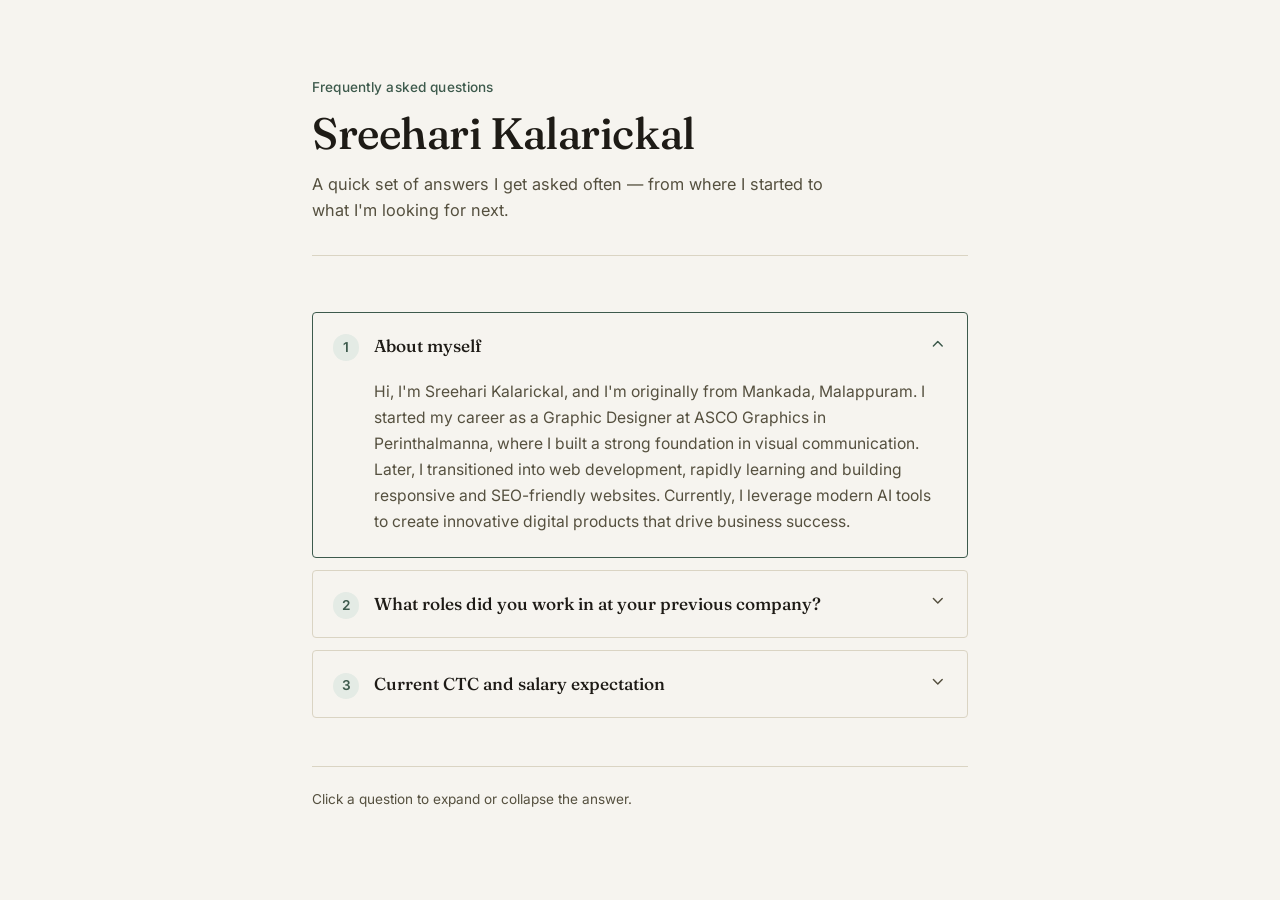
==== interview.html @ 5dafd827 "interview questions" ====
<!DOCTYPE html>
<html lang="en">
<head>
<meta charset="UTF-8">
<meta name="viewport" content="width=device-width, initial-scale=1, viewport-fit=cover">
<title>Sreehari Kalarickal — FAQ</title>
<link rel="preconnect" href="https://fonts.googleapis.com">
<link rel="preconnect" href="https://fonts.gstatic.com" crossorigin>
<link href="https://fonts.googleapis.com/css2?family=Fraunces:opsz,wght@9..144,400;9..144,500;9..144,600&family=Inter:wght@400;500;600&display=swap" rel="stylesheet">
<style>
  :root {
    --paper: #F6F4EF;
    --ink: #1E1B16;
    --ink-soft: #55503F;
    --line: #DAD4C3;
    --accent: #3D5A4C;
    --accent-soft: #E4EBE5;
    box-sizing: border-box;
    padding-top: env(safe-area-inset-top, 0px);
    padding-bottom: env(safe-area-inset-bottom, 0px);
  }
  *, *::before, *::after { box-sizing: inherit; }

  @media (prefers-color-scheme: dark) {
    :root:not([data-theme="light"]) {
      --paper: #17160F;
      --ink: #EDE8DC;
      --ink-soft: #B3AC98;
      --line: #34321F;
      --accent: #86B39B;
      --accent-soft: #22281F;
    }
  }
  :root[data-theme="dark"] {
    --paper: #17160F;
    --ink: #EDE8DC;
    --ink-soft: #B3AC98;
    --line: #34321F;
    --accent: #86B39B;
    --accent-soft: #22281F;
  }

  html { scroll-padding-top: env(safe-area-inset-top, 0px); }

  body {
    margin: 0;
    background: var(--paper);
    color: var(--ink);
    font-family: 'Inter', -apple-system, BlinkMacSystemFont, sans-serif;
    -webkit-font-smoothing: antialiased;
    min-height: 100%;
  }

  .wrap {
    max-width: 720px;
    margin: 0 auto;
    padding: clamp(2.5rem, 6vw, 5rem) clamp(1.25rem, 5vw, 2rem) 5rem;
  }

  header {
    margin-bottom: clamp(2.5rem, 5vw, 3.5rem);
    border-bottom: 1px solid var(--line);
    padding-bottom: 2rem;
  }

  .kicker {
    font-size: 0.85rem;
    color: var(--accent);
    font-weight: 500;
    letter-spacing: 0.01em;
    margin: 0 0 0.6rem;
  }

  h1 {
    font-family: 'Fraunces', Georgia, serif;
    font-weight: 500;
    font-size: clamp(2rem, 5vw, 2.75rem);
    line-height: 1.15;
    margin: 0 0 0.75rem;
    letter-spacing: -0.01em;
  }

  header p {
    color: var(--ink-soft);
    font-size: 1.02rem;
    line-height: 1.6;
    max-width: 55ch;
    margin: 0;
  }

  .faq-list {
    display: flex;
    flex-direction: column;
    gap: 0.75rem;
  }

  details {
    border: 1px solid var(--line);
    border-radius: 4px;
    background: transparent;
    overflow: hidden;
    transition: border-color 0.2s ease;
  }

  details[open] {
    border-color: var(--accent);
  }

  summary {
    list-style: none;
    cursor: pointer;
    padding: 1.15rem 1.25rem;
    display: flex;
    align-items: baseline;
    gap: 0.9rem;
    font-family: 'Fraunces', Georgia, serif;
    font-size: 1.08rem;
    font-weight: 500;
    line-height: 1.4;
  }

  summary::-webkit-details-marker { display: none; }

  .q-num {
    flex: 0 0 auto;
    color: var(--accent);
    font-family: 'Inter', sans-serif;
    font-size: 0.85rem;
    font-weight: 600;
    background: var(--accent-soft);
    border-radius: 50%;
    width: 1.65rem;
    height: 1.65rem;
    display: flex;
    align-items: center;
    justify-content: center;
    margin-top: 0.1rem;
  }

  .q-text { flex: 1; }

  .chev {
    flex: 0 0 auto;
    width: 1.1rem;
    height: 1.1rem;
    color: var(--ink-soft);
    transition: transform 0.25s ease;
    margin-top: 0.2rem;
  }

  details[open] .chev { transform: rotate(180deg); color: var(--accent); }

  .answer {
    padding: 0 1.25rem 1.4rem calc(1.25rem + 1.65rem + 0.9rem);
    color: var(--ink-soft);
    font-size: 0.98rem;
    line-height: 1.65;
    max-width: 62ch;
  }

  @media (max-width: 480px) {
    .answer { padding-left: 1.25rem; }
  }

  summary:focus-visible,
  details:focus-within {
    outline: 2px solid var(--accent);
    outline-offset: 2px;
  }

  @media (prefers-reduced-motion: reduce) {
    .chev, details { transition: none; }
  }

  footer {
    margin-top: 3rem;
    padding-top: 1.5rem;
    border-top: 1px solid var(--line);
    font-size: 0.85rem;
    color: var(--ink-soft);
  }
</style>
</head>
<body>
  <div class="wrap">
    <header>
      <p class="kicker">Frequently asked questions</p>
      <h1>Sreehari Kalarickal</h1>
      <p>A quick set of answers I get asked often — from where I started to what I'm looking for next.</p>
    </header>

    <div class="faq-list">
      <details open>
        <summary>
          <span class="q-num">1</span>
          <span class="q-text">About myself</span>
          <svg class="chev" viewBox="0 0 24 24" fill="none" stroke="currentColor" stroke-width="2" stroke-linecap="round" stroke-linejoin="round"><polyline points="6 9 12 15 18 9"></polyline></svg>
        </summary>
        <div class="answer">
          Hi, I'm Sreehari Kalarickal, and I'm originally from Mankada, Malappuram. I started my career as a Graphic Designer at ASCO Graphics in Perinthalmanna, where I built a strong foundation in visual communication. Later, I transitioned into web development, rapidly learning and building responsive and SEO-friendly websites. Currently, I leverage modern AI tools to create innovative digital products that drive business success.
        </div>
      </details>

      <details>
        <summary>
          <span class="q-num">2</span>
          <span class="q-text">What roles did you work in at your previous company?</span>
          <svg class="chev" viewBox="0 0 24 24" fill="none" stroke="currentColor" stroke-width="2" stroke-linecap="round" stroke-linejoin="round"><polyline points="6 9 12 15 18 9"></polyline></svg>
        </summary>
        <div class="answer">
          At Pagematics, I focused on creating responsive and SEO-friendly websites using HTML, CSS, and Bootstrap, ensuring they were thoroughly optimized. Additionally, my work included video editing, crafting banner designs, and developing UI layouts for apps using Figma and Adobe XD, while collaborating closely with back-end developers.
        </div>
      </details>

      <details>
        <summary>
          <span class="q-num">3</span>
          <span class="q-text">Current CTC and salary expectation</span>
          <svg class="chev" viewBox="0 0 24 24" fill="none" stroke="currentColor" stroke-width="2" stroke-linecap="round" stroke-linejoin="round"><polyline points="6 9 12 15 18 9"></polyline></svg>
        </summary>
        <div class="answer">
          My current CTC is 5 lakhs. Based on my skills and the role requirements, I am expecting a CTC of at least 7 lakhs, though I am open to discussing this further depending on the complete compensation package.
        </div>
      </details>
    </div>

    <footer>
      Click a question to expand or collapse the answer.
    </footer>
  </div>
</body>
</html>
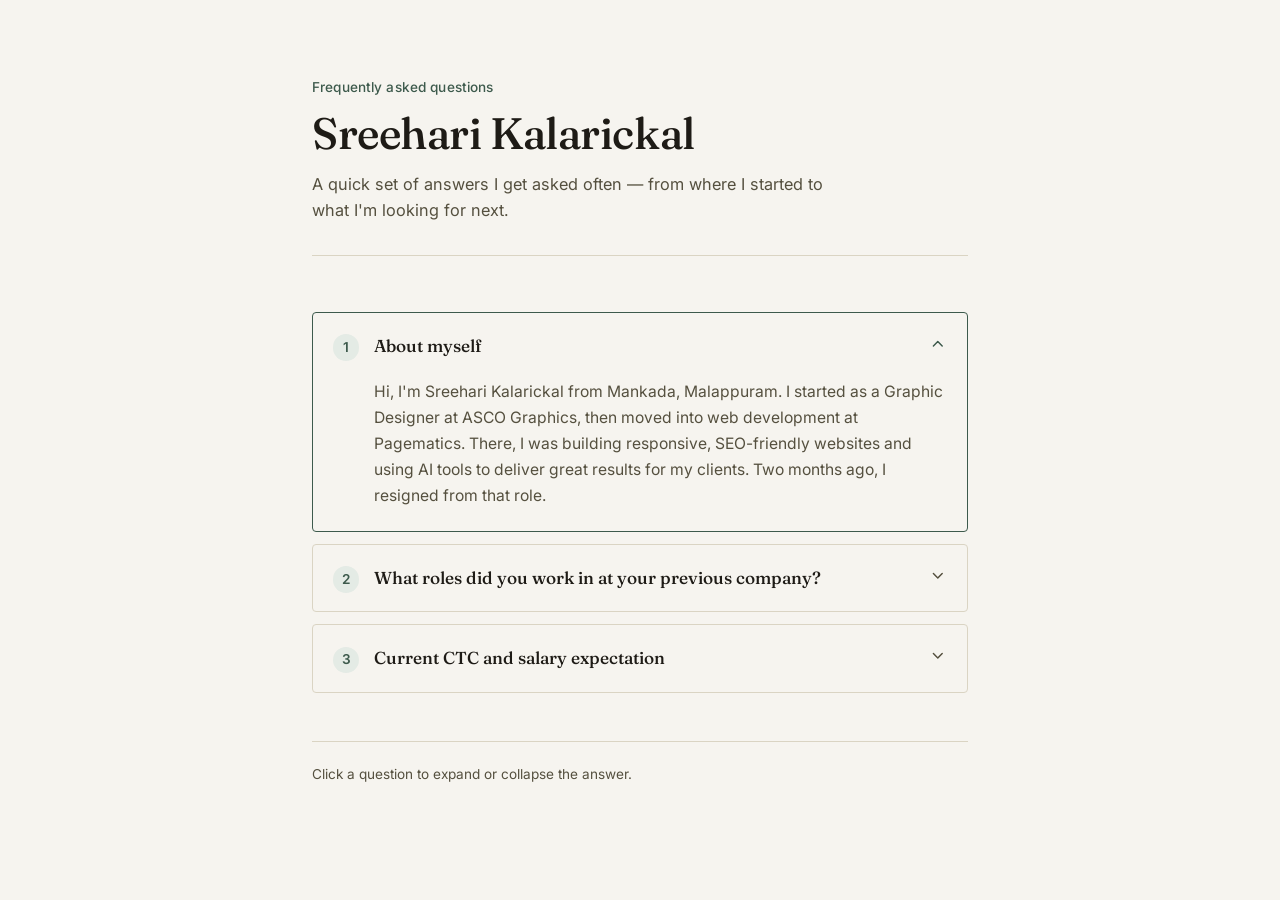
==== commit edc47f73: "updates" ====
--- a/interview.html
+++ b/interview.html
@@ -197,7 +197,7 @@
           <svg class="chev" viewBox="0 0 24 24" fill="none" stroke="currentColor" stroke-width="2" stroke-linecap="round" stroke-linejoin="round"><polyline points="6 9 12 15 18 9"></polyline></svg>
         </summary>
         <div class="answer">
-          Hi, I'm Sreehari Kalarickal, and I'm originally from Mankada, Malappuram. I started my career as a Graphic Designer at ASCO Graphics in Perinthalmanna, where I built a strong foundation in visual communication. Later, I transitioned into web development, rapidly learning and building responsive and SEO-friendly websites. Currently, I leverage modern AI tools to create innovative digital products that drive business success.
+          Hi, I'm Sreehari Kalarickal from Mankada, Malappuram. I started as a Graphic Designer at ASCO Graphics, then moved into web development at Pagematics. There, I was building responsive, SEO-friendly websites and using AI tools to deliver great results for my clients. Two months ago, I resigned from that role.
         </div>
       </details>
 
@@ -208,7 +208,7 @@
           <svg class="chev" viewBox="0 0 24 24" fill="none" stroke="currentColor" stroke-width="2" stroke-linecap="round" stroke-linejoin="round"><polyline points="6 9 12 15 18 9"></polyline></svg>
         </summary>
         <div class="answer">
-          At Pagematics, I focused on creating responsive and SEO-friendly websites using HTML, CSS, and Bootstrap, ensuring they were thoroughly optimized. Additionally, my work included video editing, crafting banner designs, and developing UI layouts for apps using Figma and Adobe XD, while collaborating closely with back-end developers.
+          At Pagematics, I focused on creating responsive and SEO-friendly websites using HTML, CSS, Javascript and Bootstrap. Additionally, my work included video editing, crafting banner designs, and developing UI layouts for apps using Figma and Adobe XD, while collaborating closely with back-end developers.
         </div>
       </details>
 
